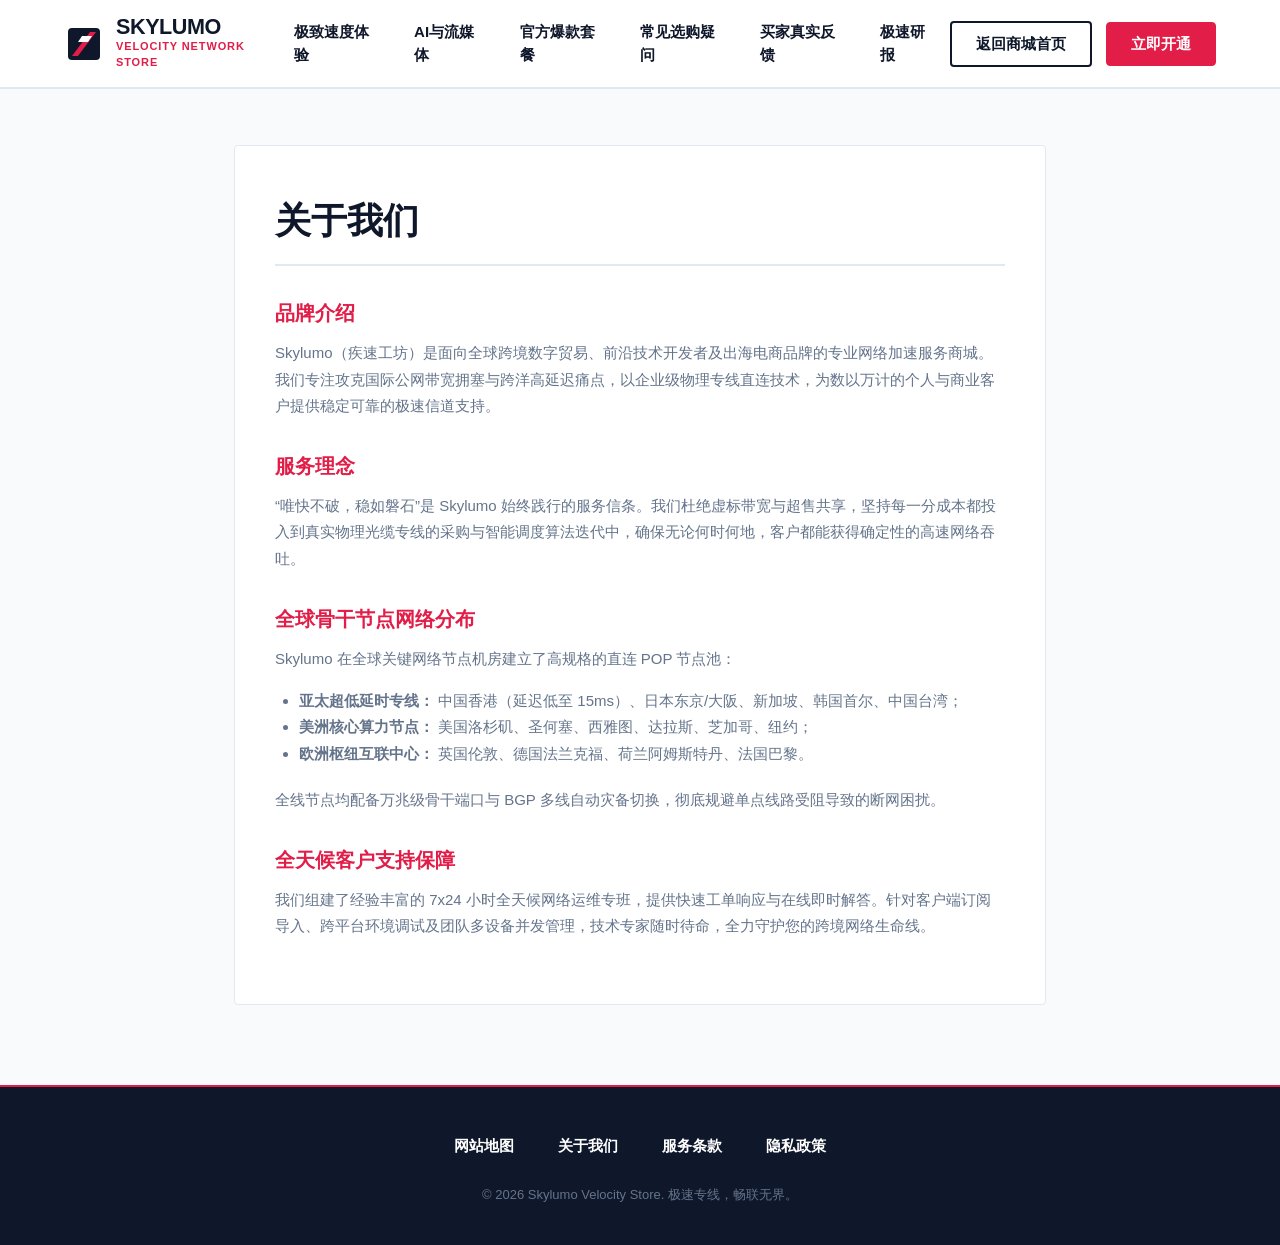
==== about.html @ 78cd2950 "feat: complete Skylumo velocity network store landing page and SEO system" ====
<!DOCTYPE html>
<html lang="zh-CN">
<head>
  <meta charset="UTF-8">
  <meta name="viewport" content="width=device-width, initial-scale=1.0">
  <title>关于我们 | Skylumo 疾速工坊</title>
  <meta name="description" content="Skylumo 官方品牌实力、极速服务理念、全球骨干节点部署与 24 小时技术保障。">
  <link rel="stylesheet" href="style.css">
</head>
<body>

  <header class="store-header">
    <div class="store-header-inner">
      <a href="index.html" class="velocity-logo-link">
        <svg class="velocity-symbol" viewBox="0 0 40 40" fill="none" xmlns="http://www.w3.org/2000/svg">
          <rect x="4" y="4" width="32" height="32" rx="4" fill="#0f172a"/>
          <path d="M8 32L26 8H32L14 32H8Z" fill="#e11d48"/>
          <polygon points="18,12 28,12 24,18 14,18" fill="#ffffff"/>
        </svg>
        <div class="velocity-text-box">
          <span class="velocity-brand-title">SKYLUMO</span>
          <span class="velocity-sub-badge">VELOCITY NETWORK STORE</span>
        </div>
      </a>
            <!-- 移动端汉堡菜单触发复选框 (零 JS 原生响应式切换) -->
      <input type="checkbox" id="mobile-nav-toggle" class="mobile-nav-toggle" aria-label="切换导航菜单">

<nav class="store-nav">
        <a href="index.html#velocity" class="store-nav-link">极致速度体验</a>
        <a href="index.html#ecosystem" class="store-nav-link">AI与流媒体</a>
        <a href="index.html#pricing" class="store-nav-link">官方爆款套餐</a>
        <a href="index.html#faq" class="store-nav-link">常见选购疑问</a>
        <a href="index.html#reviews" class="store-nav-link">买家真实反馈</a>
        <a href="velocity-reports.html" class="store-nav-link">极速研报</a>
      </nav>

      <div class="store-header-cta">
        <a href="index.html" class="btn-store btn-speed-ghost">返回商城首页</a>
        <a href="https://ww012.twilightaff.com/#/?code=A56DH1Af" target="_blank" rel="nofollow" class="btn-store btn-crimson">立即开通</a>
        <label for="mobile-nav-toggle" class="mobile-nav-btn" aria-label="切换菜单">
          <span class="hamburger-bar"></span>
          <span class="hamburger-bar"></span>
          <span class="hamburger-bar"></span>
        </label>
      </div>
      
      <!-- 移动端全景导航抽屉 (点击汉堡图标时展开) -->
      <div class="mobile-nav-drawer">
        <div class="mobile-drawer-inner">
          <a href="index.html#speed" class="mobile-drawer-link">
            <span class="drawer-link-title">极致速度体验</span>
            <span class="drawer-link-sub">万兆物理专线跨境直连</span>
          </a>
          <a href="index.html#media-ai" class="mobile-drawer-link">
            <span class="drawer-link-title">AI与流媒体</span>
            <span class="drawer-link-sub">Sora大模型与电商直播</span>
          </a>
          <a href="index.html#plans" class="mobile-drawer-link">
            <span class="drawer-link-title">官方爆款套餐</span>
            <span class="drawer-link-sub">热销年度直通车特惠</span>
          </a>
          <a href="index.html#faq" class="mobile-drawer-link">
            <span class="drawer-link-title">常见选购疑问</span>
            <span class="drawer-link-sub">客户端支持与售后保障</span>
          </a>
          <a href="index.html#reviews" class="mobile-drawer-link">
            <span class="drawer-link-title">买家真实反馈</span>
            <span class="drawer-link-sub">跨境电商与玩家好评</span>
          </a>
          <a href="velocity-reports.html" class="mobile-drawer-link">
            <span class="drawer-link-title">极速研报</span>
            <span class="drawer-link-sub">技术白皮书与硬核拆解</span>
          </a>
        </div>
      </div>
    </div></header>

  <main class="store-legal-wrapper">
    <article class="store-legal-card">
      <h1 class="store-legal-header">关于我们</h1>

      <h2 class="store-legal-topic">品牌介绍</h2>
      <p class="store-legal-text">
        Skylumo（疾速工坊）是面向全球跨境数字贸易、前沿技术开发者及出海电商品牌的专业网络加速服务商城。我们专注攻克国际公网带宽拥塞与跨洋高延迟痛点，以企业级物理专线直连技术，为数以万计的个人与商业客户提供稳定可靠的极速信道支持。
      </p>

      <h2 class="store-legal-topic">服务理念</h2>
      <p class="store-legal-text">
        “唯快不破，稳如磐石”是 Skylumo 始终践行的服务信条。我们杜绝虚标带宽与超售共享，坚持每一分成本都投入到真实物理光缆专线的采购与智能调度算法迭代中，确保无论何时何地，客户都能获得确定性的高速网络吞吐。
      </p>

      <h2 class="store-legal-topic">全球骨干节点网络分布</h2>
      <p class="store-legal-text">
        Skylumo 在全球关键网络节点机房建立了高规格的直连 POP 节点池：
      </p>
      <ul class="store-legal-bullets">
        <li><strong>亚太超低延时专线：</strong> 中国香港（延迟低至 15ms）、日本东京/大阪、新加坡、韩国首尔、中国台湾；</li>
        <li><strong>美洲核心算力节点：</strong> 美国洛杉矶、圣何塞、西雅图、达拉斯、芝加哥、纽约；</li>
        <li><strong>欧洲枢纽互联中心：</strong> 英国伦敦、德国法兰克福、荷兰阿姆斯特丹、法国巴黎。</li>
      </ul>
      <p class="store-legal-text">
        全线节点均配备万兆级骨干端口与 BGP 多线自动灾备切换，彻底规避单点线路受阻导致的断网困扰。
      </p>

      <h2 class="store-legal-topic">全天候客户支持保障</h2>
      <p class="store-legal-text">
        我们组建了经验丰富的 7x24 小时全天候网络运维专班，提供快速工单响应与在线即时解答。针对客户端订阅导入、跨平台环境调试及团队多设备并发管理，技术专家随时待命，全力守护您的跨境网络生命线。
      </p>
    </article>
  </main>

  <footer class="store-bottom-colophon">
    <div class="store-bottom-inner">
      <nav class="store-bottom-nav" aria-label="页尾导航">
        <a href="sitemap.html" class="store-bottom-link">网站地图</a>
        <a href="about.html" class="store-bottom-link">关于我们</a>
        <a href="terms.html" class="store-bottom-link">服务条款</a>
        <a href="privacy.html" class="store-bottom-link">隐私政策</a>
      </nav>
      <div class="store-copy-tag">
        © 2026 Skylumo Velocity Store. 极速专线，畅联无界。
      </div>
    </div>
  </footer>

  <script>
  // 移动端全景导航联动闭合（零框架原生高敏脚本）
  document.addEventListener('DOMContentLoaded', function() {
    var toggle = document.getElementById('mobile-nav-toggle');
    if (!toggle) return;
    document.querySelectorAll('.mobile-drawer-link, .nav-link, .editorial-nav-link, .store-nav-link').forEach(function(el) {
      el.addEventListener('click', function() {
        toggle.checked = false;
      });
    });
  });
  </script>
</body>
</html>
---- style.css ----
/* ==========================================================================
   SKYLUMO (skylum.shop) - Bold Athletic Velocity & Kinetic Commerce System
   Target Performance: <1000ms on 4G | 100% Native Pure CSS | Zero External Libs
   ========================================================================== */

:root {
  --store-bg: #f8fafc;
  --store-card: #ffffff;
  --store-dark: #0f172a;
  --store-crimson: #e11d48;
  --store-crimson-hover: #be123c;
  --store-crimson-tint: #ffe4e6;
  --store-amber: #d97706;
  --store-amber-bg: #fef3c7;
  --store-text: #0f172a;
  --store-muted: #64748b;
  --store-border: #e2e8f0;
  --store-border-bold: #cbd5e1;
  --font-store: -apple-system, BlinkMacSystemFont, "Segoe UI", Roboto, "Helvetica Neue", "PingFang SC", "Hiragino Sans GB", "Microsoft YaHei", sans-serif;
  --font-price: "DIN", -apple-system, BlinkMacSystemFont, "Segoe UI", Roboto, sans-serif;
}

*, *::before, *::after {
  box-sizing: border-box;
  margin: 0;
  padding: 0;
}

html {
  font-size: 16px;
  scroll-behavior: smooth;
  -webkit-text-size-adjust: 100%;
}

body {
  font-family: var(--font-store);
  background-color: var(--store-bg);
  color: var(--store-text);
  line-height: 1.5;
  -webkit-font-smoothing: antialiased;
}

/* 顶部热卖限时公告跑马条 */
.promo-ticker-strip {
  background-color: var(--store-dark);
  color: #ffffff;
  font-size: 0.8125rem;
  font-weight: 700;
  padding: 0.5rem 1.25rem;
  display: flex;
  justify-content: space-between;
  align-items: center;
  flex-wrap: wrap;
  gap: 0.75rem;
}

.ticker-highlight {
  background-color: var(--store-crimson);
  color: #ffffff;
  padding: 0.15rem 0.5rem;
  border-radius: 2px;
  font-size: 0.75rem;
  letter-spacing: 0.05em;
}

/* 商业极速 Header */
.store-header {
  background-color: #ffffff;
  border-bottom: 2px solid var(--store-border);
  position: sticky;
  top: 0;
  z-index: 100;
}

.store-header-inner {
  max-width: 1200px;
  margin: 0 auto;
  padding: 0.875rem 1.5rem;
  display: flex;
  justify-content: space-between;
  align-items: center;
}

/* 融合 Logo：疾速光轨切割字标 */
.velocity-logo-link {
  display: flex;
  align-items: center;
  gap: 0.75rem;
  text-decoration: none;
  color: var(--store-text);
}

.velocity-symbol {
  width: 40px;
  height: 40px;
  flex-shrink: 0;
}

.velocity-text-box {
  display: flex;
  flex-direction: column;
}

.velocity-brand-title {
  font-size: 1.35rem;
  font-weight: 900;
  letter-spacing: -0.02em;
  color: var(--store-dark);
  line-height: 1;
}

.velocity-sub-badge {
  font-size: 0.6875rem;
  font-weight: 800;
  color: var(--store-crimson);
  letter-spacing: 0.08em;
  text-transform: uppercase;
}

.store-header-cta {
  display: flex;
  align-items: center;
  gap: 0.875rem;
}

/* 极速电商按钮 */
.btn-store {
  display: inline-flex;
  align-items: center;
  justify-content: center;
  font-weight: 800;
  font-size: 0.9375rem;
  padding: 0.75rem 1.5rem;
  border-radius: 4px;
  text-decoration: none;
  transition: background-color 0.15s ease, border-color 0.15s ease;
  cursor: pointer;
  line-height: 1.2;
  white-space: nowrap;
}

.btn-crimson {
  background-color: var(--store-crimson);
  color: #ffffff;
  border: 1px solid var(--store-crimson);
}

.btn-crimson:hover {
  background-color: var(--store-crimson-hover);
  border-color: var(--store-crimson-hover);
}

.btn-speed-ghost {
  background-color: #ffffff;
  color: var(--store-dark);
  border: 2px solid var(--store-dark);
}

.btn-speed-ghost:hover {
  background-color: var(--store-dark);
  color: #ffffff;
}

/* 动能 Hero：双列急速购买展示 */
.hero-rapid-checkout {
  background: #ffffff;
  border-bottom: 1px solid var(--store-border);
  padding: 4rem 1.5rem 3.5rem;
}

.hero-rapid-container {
  max-width: 1200px;
  margin: 0 auto;
  display: grid;
  grid-template-columns: 1.15fr 0.85fr;
  gap: 3rem;
  align-items: center;
}

.hero-rapid-info {
  display: flex;
  flex-direction: column;
  gap: 1.25rem;
}

.flash-sale-badge {
  display: inline-flex;
  align-items: center;
  gap: 0.5rem;
  align-self: flex-start;
  padding: 0.35rem 0.75rem;
  background-color: var(--store-crimson-tint);
  color: var(--store-crimson);
  font-weight: 800;
  font-size: 0.75rem;
  border-radius: 4px;
  border: 1px solid #fecdd3;
  letter-spacing: 0.04em;
}

.hero-rapid-title {
  font-size: 2.875rem;
  font-weight: 900;
  line-height: 1.15;
  letter-spacing: -0.03em;
  color: var(--store-dark);
}

.hero-rapid-title span {
  color: var(--store-crimson);
}

.hero-rapid-subtitle {
  font-size: 1.125rem;
  color: var(--store-muted);
  line-height: 1.6;
  max-width: 540px;
}

.hero-rapid-actions {
  display: flex;
  align-items: center;
  gap: 1rem;
  margin-top: 0.5rem;
  flex-wrap: wrap;
}

/* Hero 右侧即购规格选择器 */
.hero-checkout-card {
  background-color: var(--store-bg);
  border: 2px solid var(--store-dark);
  border-radius: 6px;
  padding: 2rem;
  box-shadow: 6px 6px 0px var(--store-dark);
}

.checkout-card-header {
  display: flex;
  justify-content: space-between;
  align-items: center;
  margin-bottom: 1.25rem;
  padding-bottom: 0.875rem;
  border-bottom: 1px solid var(--store-border);
}

.checkout-deal-tag {
  background-color: var(--store-amber-bg);
  color: var(--store-amber);
  font-size: 0.75rem;
  font-weight: 800;
  padding: 0.25rem 0.5rem;
  border-radius: 2px;
}

.deal-price-display {
  display: flex;
  align-items: baseline;
  gap: 0.35rem;
  margin-bottom: 1.25rem;
}

.deal-main-price {
  font-size: 3rem;
  font-weight: 900;
  color: var(--store-crimson);
  font-family: var(--font-price);
  line-height: 1;
}

.deal-orig-price {
  font-size: 1.125rem;
  color: var(--store-muted);
  text-decoration: line-through;
}

.checkout-perks-list {
  display: flex;
  flex-direction: column;
  gap: 0.625rem;
  margin-bottom: 1.75rem;
}

.perk-row {
  display: flex;
  align-items: center;
  gap: 0.5rem;
  font-size: 0.875rem;
  font-weight: 600;
  color: var(--store-text);
}

.perk-dot-square {
  width: 8px;
  height: 8px;
  background-color: var(--store-crimson);
  transform: rotate(45deg);
  flex-shrink: 0;
}

/* 核心优势板块（极致速度体验 + 45° 切角几何 SVG） */
.store-section-box {
  max-width: 1200px;
  margin: 0 auto;
  padding: 4.5rem 1.5rem;
}

.store-section-header {
  margin-bottom: 3rem;
  display: flex;
  flex-direction: column;
  gap: 0.5rem;
}

.store-sec-badge {
  font-size: 0.75rem;
  font-weight: 800;
  color: var(--store-crimson);
  letter-spacing: 0.1em;
  text-transform: uppercase;
}

.store-sec-title {
  font-size: 2.25rem;
  font-weight: 900;
  letter-spacing: -0.02em;
  color: var(--store-dark);
}

.store-sec-desc {
  font-size: 1rem;
  color: var(--store-muted);
}

/* 优势货架网格 (4 张卡片) */
.velocity-features-shelf {
  display: grid;
  grid-template-columns: repeat(4, 1fr);
  gap: 1.5rem;
}

.velocity-card {
  background: var(--store-card);
  border: 1px solid var(--store-border);
  border-radius: 4px;
  padding: 2rem 1.5rem;
  display: flex;
  flex-direction: column;
  transition: border-color 0.15s ease, box-shadow 0.15s ease;
}

.velocity-card:hover {
  border-color: var(--store-crimson);
  box-shadow: 0 4px 16px rgba(225, 29, 72, 0.08);
}

.velocity-icon-cube {
  width: 48px;
  height: 48px;
  background-color: var(--store-dark);
  color: #ffffff;
  display: flex;
  align-items: center;
  justify-content: center;
  border-radius: 4px;
  margin-bottom: 1.5rem;
}

.velocity-card-name {
  font-size: 1.1875rem;
  font-weight: 800;
  color: var(--store-dark);
  margin-bottom: 0.625rem;
  line-height: 1.3;
}

.velocity-card-desc {
  font-size: 0.875rem;
  color: var(--store-muted);
  line-height: 1.6;
}

/* 流媒体与 AI 支持货架（4 张） */
.media-deck-grid {
  display: grid;
  grid-template-columns: repeat(4, 1fr);
  gap: 1.25rem;
}

.media-deck-item {
  background: #ffffff;
  border: 1px solid var(--store-border);
  border-radius: 4px;
  padding: 1.75rem 1.25rem;
}

.deck-category-pill {
  font-size: 0.6875rem;
  font-weight: 800;
  color: var(--store-crimson);
  background-color: var(--store-crimson-tint);
  padding: 0.2rem 0.5rem;
  border-radius: 2px;
  display: inline-block;
  margin-bottom: 0.75rem;
}

.deck-item-title {
  font-size: 1.0625rem;
  font-weight: 800;
  margin-bottom: 0.5rem;
  color: var(--store-dark);
}

.deck-item-text {
  font-size: 0.875rem;
  color: var(--store-muted);
  line-height: 1.5;
}

/* 爆款套餐定价对比（必须 3 档） */
.pricing-shelf-bg {
  background-color: #ffffff;
  border-top: 1px solid var(--store-border);
  border-bottom: 1px solid var(--store-border);
}

.tier-shelf-grid {
  display: grid;
  grid-template-columns: repeat(3, 1fr);
  gap: 1.5rem;
  align-items: stretch;
}

.shelf-plan-card {
  background-color: var(--store-bg);
  border: 1px solid var(--store-border);
  border-radius: 6px;
  padding: 2.25rem 1.75rem;
  display: flex;
  flex-direction: column;
  position: relative;
}

.shelf-plan-card.hot-seller {
  background-color: #ffffff;
  border: 2px solid var(--store-crimson);
  box-shadow: 0 8px 24px rgba(225, 29, 72, 0.12);
}

.hot-seller-ribbon {
  position: absolute;
  top: -12px;
  right: 1.5rem;
  background-color: var(--store-crimson);
  color: #ffffff;
  font-size: 0.75rem;
  font-weight: 900;
  padding: 0.25rem 0.75rem;
  border-radius: 3px;
  letter-spacing: 0.05em;
}

.plan-title-bold {
  font-size: 1.35rem;
  font-weight: 900;
  margin-bottom: 0.35rem;
  color: var(--store-dark);
}

.plan-slogan-muted {
  font-size: 0.875rem;
  color: var(--store-muted);
  min-height: 2.5rem;
  margin-bottom: 1.25rem;
}

.plan-price-block {
  display: flex;
  align-items: baseline;
  gap: 0.25rem;
  margin-bottom: 1.5rem;
}

.plan-currency-sign {
  font-size: 1.25rem;
  font-weight: 900;
  color: var(--store-dark);
}

.plan-figure-large {
  font-size: 2.75rem;
  font-weight: 900;
  font-family: var(--font-price);
  color: var(--store-dark);
  line-height: 1;
}

.plan-figure-large.red-highlight {
  color: var(--store-crimson);
}

.plan-period-text {
  font-size: 0.875rem;
  color: var(--store-muted);
  font-weight: 600;
}

.plan-specs-group {
  list-style: none;
  margin-bottom: 2rem;
  flex-grow: 1;
  display: flex;
  flex-direction: column;
  gap: 0.75rem;
}

.plan-spec-line {
  font-size: 0.875rem;
  font-weight: 600;
  color: var(--store-text);
  display: flex;
  align-items: center;
  gap: 0.625rem;
}

.spec-check-mark {
  width: 14px;
  height: 14px;
  background-color: var(--store-crimson);
  clip-path: polygon(0 0, 100% 0, 100% 100%, 0 100%);
  border-radius: 2px;
  flex-shrink: 0;
}

/* FAQ 常见疑问 */
.faq-drawer-grid {
  display: grid;
  grid-template-columns: repeat(2, 1fr);
  gap: 1.5rem;
}

.faq-drawer-tile {
  background: #ffffff;
  border: 1px solid var(--store-border);
  border-radius: 4px;
  padding: 1.75rem;
}

.faq-drawer-q {
  font-size: 1.0625rem;
  font-weight: 800;
  color: var(--store-dark);
  margin-bottom: 0.75rem;
}

.faq-drawer-a {
  font-size: 0.9375rem;
  color: var(--store-muted);
  line-height: 1.6;
}

/* 买家真实认证评价 (4 项) */
.buyer-proof-shelf {
  display: grid;
  grid-template-columns: repeat(4, 1fr);
  gap: 1.25rem;
}

.buyer-review-box {
  background: #ffffff;
  border: 1px solid var(--store-border);
  border-radius: 4px;
  padding: 1.5rem;
  display: flex;
  flex-direction: column;
  justify-content: space-between;
}

.buyer-stars-row {
  display: flex;
  gap: 2px;
  margin-bottom: 0.75rem;
}

.star-solid {
  width: 14px;
  height: 14px;
  fill: #f59e0b;
}

.buyer-comment {
  font-size: 0.875rem;
  color: var(--store-text);
  line-height: 1.6;
  margin-bottom: 1.25rem;
}

.buyer-profile-row {
  border-top: 1px solid var(--store-border);
  padding-top: 0.75rem;
  display: flex;
  justify-content: space-between;
  align-items: center;
}

.buyer-handle {
  font-size: 0.8125rem;
  font-weight: 800;
  color: var(--store-dark);
}

.verified-buyer-tag {
  font-size: 0.6875rem;
  font-weight: 700;
  color: #15803d;
  background-color: #dcfce7;
  padding: 0.15rem 0.4rem;
  border-radius: 2px;
}

/* 官方底部：仅展示 4 个标题，各独立页面 */
.store-bottom-colophon {
  background-color: var(--store-dark);
  color: #94a3b8;
  padding: 3rem 1.5rem 2.5rem;
  border-top: 2px solid var(--store-crimson);
}

.store-bottom-inner {
  max-width: 1200px;
  margin: 0 auto;
  display: flex;
  flex-direction: column;
  align-items: center;
  gap: 1.75rem;
}

.store-bottom-nav {
  display: flex;
  justify-content: center;
  align-items: center;
  gap: 2.75rem;
  flex-wrap: wrap;
}

.store-bottom-link {
  color: #ffffff;
  text-decoration: none;
  font-size: 0.9375rem;
  font-weight: 700;
  transition: color 0.15s ease;
}

.store-bottom-link:hover {
  color: var(--store-crimson);
}

.store-copy-tag {
  font-size: 0.8125rem;
  color: #64748b;
}

/* 独立内容页基础框架（关于我们/条款/隐私/地图） */
.store-legal-wrapper {
  max-width: 860px;
  margin: 3.5rem auto 5rem;
  padding: 0 1.5rem;
}

.store-legal-card {
  background: #ffffff;
  border: 1px solid var(--store-border);
  padding: 3rem 2.5rem;
  border-radius: 4px;
}

.store-legal-header {
  font-size: 2.25rem;
  font-weight: 900;
  color: var(--store-dark);
  margin-bottom: 1.5rem;
  padding-bottom: 1rem;
  border-bottom: 2px solid var(--store-border);
}

.store-legal-topic {
  font-size: 1.25rem;
  font-weight: 800;
  margin-top: 2rem;
  margin-bottom: 0.75rem;
  color: var(--store-crimson);
}

.store-legal-text {
  font-size: 0.9375rem;
  color: var(--store-muted);
  line-height: 1.75;
  margin-bottom: 1rem;
}

.store-legal-bullets {
  padding-left: 1.5rem;
  margin-bottom: 1.25rem;
  color: var(--store-muted);
  font-size: 0.9375rem;
  line-height: 1.75;
}

/* ==========================================================================
   响应式媒体查询（移动端单列极速适配与手指轻触优化）
   ========================================================================== */
@media (max-width: 992px) {
  .store-header-inner {
    display: flex;
    flex-wrap: wrap;
    justify-content: space-between;
    align-items: center;
    padding: 0.625rem 1rem 0.5rem;
    gap: 0.5rem;
  }
  .velocity-logo-link {
    flex-shrink: 0;
  }
  .store-header-cta {
    display: flex;
    align-items: center;
    gap: 0.5rem;
    flex-shrink: 0;
  }
  .store-header-cta .btn-store {
    width: auto !important;
    min-height: 36px !important;
    padding: 0.4rem 0.85rem !important;
    font-size: 0.8125rem !important;
    white-space: nowrap;
  }
  .store-nav {
    order: 3;
    width: 100%;
    display: flex !important;
    align-items: center;
    gap: 0.4rem;
    overflow-x: auto !important;
    overflow-y: hidden;
    white-space: nowrap !important;
    -webkit-overflow-scrolling: touch;
    scrollbar-width: none;
    margin-top: 0.25rem;
    padding: 0.35rem 0.25rem 0.35rem 0;
    border-top: 1px solid var(--store-border);
  }
  .store-nav::-webkit-scrollbar {
    display: none;
  }
  .store-nav-link {
    flex-shrink: 0 !important;
    display: inline-flex !important;
    align-items: center;
    font-size: 0.8125rem !important;
    font-weight: 800;
    padding: 0.4rem 0.75rem !important;
    border-radius: 4px;
    background: #f8fafc;
    border: 1px solid #e2e8f0;
    color: #0f172a;
    text-decoration: none;
    line-height: 1.2;
  }
  .store-nav-link:hover, .store-nav-link:focus, .store-nav-link.active {
    background: #fff1f2;
    color: #e11d48;
    border-color: #fecdd3;
  }
  .hero-rapid-container {
    grid-template-columns: 1fr;
    gap: 2.5rem;
  }
  .velocity-features-shelf {
    grid-template-columns: repeat(2, 1fr);
  }
  .media-deck-grid {
    grid-template-columns: repeat(2, 1fr);
  }
  .tier-shelf-grid {
    grid-template-columns: 1fr;
  }
  .buyer-proof-shelf {
    grid-template-columns: repeat(2, 1fr);
  }
}

@media (max-width: 640px) {
  .hero-rapid-title {
    font-size: 2rem;
  }
  .hero-rapid-actions {
    flex-direction: column;
    width: 100%;
  }
  .hero-rapid-actions .btn-store {
    width: 100%;
    min-height: 48px;
  }
  .velocity-features-shelf {
    grid-template-columns: 1fr;
  }
  .media-deck-grid {
    grid-template-columns: 1fr;
  }
  .faq-drawer-grid {
    grid-template-columns: 1fr;
  }
  .buyer-proof-shelf {
    grid-template-columns: 1fr;
  }
  .store-bottom-nav {
    flex-direction: column;
    gap: 1.25rem;
  }
  .store-legal-card {
    padding: 2rem 1.25rem;
  }
}

/* ==========================================================================
   全局超链接色彩与极速研报排版扩展 (Bold Velocity Commerce)
   显著区分普通文本、匹配竞速绯红、访问前后一致、非默认蓝紫
   ========================================================================== */
a, a:link, a:visited {
  color: #e11d48;
  text-decoration: none;
  transition: color 0.15s ease;
}

a:hover, a:focus {
  color: #be123c;
  text-decoration: underline;
}

/* 导航链接重置 */
.store-nav-link, .store-nav-link:link, .store-nav-link:visited {
  font-size: 0.9375rem;
  font-weight: 800;
  color: var(--store-dark);
  padding: 0.45rem 0.875rem;
  border-radius: 4px;
  display: inline-block;
}

.store-nav-link:hover, .store-nav-link:focus, .store-nav-link.active {
  color: var(--store-crimson);
  background-color: var(--store-crimson-tint);
  text-decoration: none;
}

.store-nav {
  display: flex;
  align-items: center;
  gap: 0.5rem;
}

.btn-store, .btn-store:link, .btn-store:visited {
  text-decoration: none !important;
}

.btn-crimson, .btn-crimson:link, .btn-crimson:visited {
  color: #ffffff !important;
}

.btn-speed-ghost, .btn-speed-ghost:link, .btn-speed-ghost:visited {
  color: var(--store-dark) !important;
}
.btn-speed-ghost:hover {
  color: #ffffff !important;
}

.store-bottom-link, .store-bottom-link:link, .store-bottom-link:visited {
  color: #ffffff;
}
.store-bottom-link:hover {
  color: var(--store-crimson);
  text-decoration: none;
}

/* 极速研报大厅 */
.velocity-hub-banner {
  background: #ffffff;
  padding: 4rem 1.5rem 3rem;
  border-bottom: 2px solid var(--store-border);
  text-align: center;
}

.velocity-hub-title {
  font-size: 2.5rem;
  font-weight: 900;
  color: var(--store-dark);
  letter-spacing: -0.02em;
  margin-bottom: 0.75rem;
}

.velocity-hub-sub {
  font-size: 1.0625rem;
  color: var(--store-muted);
  max-width: 680px;
  margin: 0 auto;
}

.velocity-reports-grid {
  display: grid;
  grid-template-columns: repeat(2, 1fr);
  gap: 1.75rem;
  max-width: 1200px;
  margin: 3.5rem auto 5rem;
  padding: 0 1.5rem;
}

.report-item-card {
  background: #ffffff;
  border: 1px solid var(--store-border);
  border-radius: 6px;
  padding: 2.25rem 2rem;
  display: flex;
  flex-direction: column;
  justify-content: space-between;
  box-shadow: 0 2px 8px rgba(15, 23, 42, 0.04);
  transition: border-color 0.15s ease, transform 0.15s ease;
}

.report-item-card:hover {
  border-color: var(--store-crimson);
  transform: translateY(-2px);
  box-shadow: 0 6px 20px rgba(225, 29, 72, 0.08);
}

.report-chip {
  font-size: 0.75rem;
  font-weight: 800;
  color: var(--store-crimson);
  background-color: var(--store-crimson-tint);
  padding: 0.25rem 0.625rem;
  border-radius: 3px;
  align-self: flex-start;
  margin-bottom: 1rem;
}

.report-title {
  font-size: 1.25rem;
  font-weight: 900;
  color: var(--store-dark);
  line-height: 1.4;
  margin-bottom: 0.75rem;
}

.report-title a, .report-title a:visited {
  color: var(--store-dark);
}

.report-title a:hover {
  color: var(--store-crimson);
  text-decoration: none;
}

.report-excerpt {
  font-size: 0.9375rem;
  color: var(--store-muted);
  line-height: 1.65;
  margin-bottom: 1.5rem;
  flex-grow: 1;
}

.report-card-footer {
  border-top: 1px solid var(--store-border);
  padding-top: 0.875rem;
  display: flex;
  justify-content: space-between;
  align-items: center;
  font-size: 0.8125rem;
  color: var(--store-muted);
}

/* 研报详情页排版 */
.report-paper-container {
  max-width: 860px;
  margin: 3.5rem auto 5rem;
  padding: 0 1.5rem;
}

.report-breadcrumbs {
  font-size: 0.875rem;
  color: var(--store-muted);
  margin-bottom: 1.5rem;
}

.report-breadcrumbs a, .report-breadcrumbs a:visited {
  color: var(--store-muted);
}

.report-breadcrumbs a:hover {
  color: var(--store-crimson);
}

.report-main-paper {
  background: #ffffff;
  border: 1px solid var(--store-border);
  border-radius: 6px;
  padding: 3.5rem 3rem;
}

.report-heading-large {
  font-size: 2.25rem;
  font-weight: 900;
  color: var(--store-dark);
  line-height: 1.25;
  letter-spacing: -0.02em;
  margin-bottom: 1.25rem;
}

.report-meta-row {
  display: flex;
  align-items: center;
  gap: 1.25rem;
  font-size: 0.8125rem;
  color: var(--store-muted);
  padding-bottom: 1.5rem;
  border-bottom: 1px solid var(--store-border);
  margin-bottom: 2.25rem;
  flex-wrap: wrap;
}

.report-body h2 {
  font-size: 1.5rem;
  font-weight: 900;
  color: var(--store-dark);
  margin-top: 2.5rem;
  margin-bottom: 1rem;
  padding-bottom: 0.5rem;
  border-bottom: 2px solid var(--store-border);
}

.report-body h3 {
  font-size: 1.1875rem;
  font-weight: 800;
  color: var(--store-crimson);
  margin-top: 1.75rem;
  margin-bottom: 0.75rem;
}

.report-body p {
  font-size: 1rem;
  color: #334155;
  line-height: 1.85;
  margin-bottom: 1.25rem;
}

.report-body ul, .report-body ol {
  padding-left: 1.75rem;
  margin-bottom: 1.25rem;
  color: #334155;
  line-height: 1.85;
}

.report-body li {
  margin-bottom: 0.5rem;
}

.report-body strong {
  color: var(--store-dark);
  font-weight: 800;
}

.report-tip-box {
  background: var(--store-bg);
  border-left: 4px solid var(--store-crimson);
  padding: 1.25rem 1.5rem;
  margin: 2rem 0;
  border-radius: 0 4px 4px 0;
}

.report-tip-title {
  font-weight: 900;
  color: var(--store-dark);
  margin-bottom: 0.35rem;
}

/* ==========================================================================
   移动端全景导航系统 (Mobile Navigation Drawer & Hamburger Toggle)
   零依赖纯 CSS 实现 | 100% 响应式触控友好
   ========================================================================== */
.mobile-nav-toggle {
  display: none !important;
}

.mobile-nav-btn {
  display: none !important;
}

.mobile-nav-drawer {
  display: none !important;
}

@media (max-width: 900px) {
  .velocity-symbol {
    width: 32px !important;
    height: 32px !important;
  }
  .velocity-brand-title {
    font-size: 1.15rem !important;
  }
  .velocity-sub-badge {
    font-size: 0.5625rem !important;
    letter-spacing: 0.06em !important;
  }
  .store-header-inner {
    padding: 0.5rem 0.75rem 0.4rem !important;
    gap: 0.35rem !important;
  }
  .store-header-cta {
    gap: 0.35rem !important;
  }
  .store-header-cta .btn-store {
    padding: 0.35rem 0.65rem !important;
    font-size: 0.8125rem !important;
  }

  html {
    scroll-padding-top: 110px;
  }

  .store-header-inner {
    position: relative;
    display: flex;
    flex-wrap: wrap;
    justify-content: space-between;
    align-items: center;
    padding: 0.625rem 1rem 0.5rem;
    gap: 0.5rem;
  }

  .store-header-cta {
    display: flex;
    align-items: center;
    gap: 0.5rem;
    flex-shrink: 0;
  }

  /* 汉堡按钮设计 */
  .mobile-nav-btn {
    display: inline-flex !important;
    flex-direction: column;
    justify-content: center;
    align-items: center;
    width: 36px;
    height: 36px;
    border-radius: 4px;
    background: #f8fafc;
    border: 1px solid #e2e8f0;
    cursor: pointer;
    gap: 4px;
    padding: 6px;
    flex-shrink: 0;
    transition: background-color 0.15s ease, border-color 0.15s ease;
    user-select: none;
    -webkit-tap-highlight-color: transparent;
  }

  .mobile-nav-btn:hover, .mobile-nav-btn:active {
    background: #ffffff;
    border-color: #e11d48;
  }

  .hamburger-bar {
    display: block;
    width: 18px;
    height: 2px;
    background-color: #0f172a;
    border-radius: 1px;
    transition: transform 0.2s ease, opacity 0.2s ease;
  }

  /* 汉堡按钮变换为关闭 ✕ 状态 */
  .mobile-nav-toggle:checked ~ .store-header-cta .mobile-nav-btn .hamburger-bar:nth-child(1) {
    transform: translateY(6px) rotate(45deg);
  }
  .mobile-nav-toggle:checked ~ .store-header-cta .mobile-nav-btn .hamburger-bar:nth-child(2) {
    opacity: 0;
  }
  .mobile-nav-toggle:checked ~ .store-header-cta .mobile-nav-btn .hamburger-bar:nth-child(3) {
    transform: translateY(-6px) rotate(-45deg);
  }

  /* 快速导航胶囊横条 (Row 2) 保持 100% 可见与触摸滚动 */
  .store-nav {
    order: 3;
    width: 100%;
    display: flex !important;
    align-items: center;
    gap: 0.4rem;
    overflow-x: auto !important;
    overflow-y: hidden;
    white-space: nowrap !important;
    -webkit-overflow-scrolling: touch;
    scrollbar-width: none;
    margin-top: 0.25rem;
    padding: 0.35rem 0.25rem 0.35rem 0;
    border-top: 1px solid #e2e8f0;
  }

  .store-nav::-webkit-scrollbar {
    display: none;
  }

  .store-nav-link {
    flex-shrink: 0 !important;
    display: inline-flex !important;
    align-items: center;
    font-size: 0.8125rem !important;
    font-weight: 600;
    padding: 0.4rem 0.75rem !important;
    line-height: 1.2;
  }

  /* 展开式全景导航抽屉 (Row 4) */
  .mobile-nav-drawer {
    display: none !important;
    order: 4;
    width: 100%;
    background: #ffffff;
    border-top: 1px solid #e2e8f0;
    padding: 0.75rem 0 0.5rem;
    animation: drawerFadeIn 0.2s ease forwards;
  }

  .mobile-nav-toggle:checked ~ .mobile-nav-drawer {
    display: block !important;
  }

  @keyframes drawerFadeIn {
    from { opacity: 0; transform: translateY(-8px); }
    to { opacity: 1; transform: translateY(0); }
  }

  .mobile-drawer-inner {
    display: grid;
    grid-template-columns: 1fr;
    gap: 0.5rem;
  }

  .mobile-drawer-link {
    display: flex;
    flex-direction: column;
    padding: 0.75rem 1rem;
    background: #f8fafc;
    border: 1px solid #e2e8f0;
    border-radius: 4px;
    text-decoration: none !important;
    transition: background-color 0.15s ease, border-color 0.15s ease;
  }

  .mobile-drawer-link:hover, .mobile-drawer-link:active {
    background: #ffffff;
    border-color: #e11d48;
  }

  .drawer-link-title {
    font-family: var(--font-sans);
    font-size: 0.9375rem;
    font-weight: 700;
    color: #0f172a;
    line-height: 1.3;
  }

  .drawer-link-sub {
    font-size: 0.75rem;
    color: #64748b;
    margin-top: 0.2rem;
  }
}
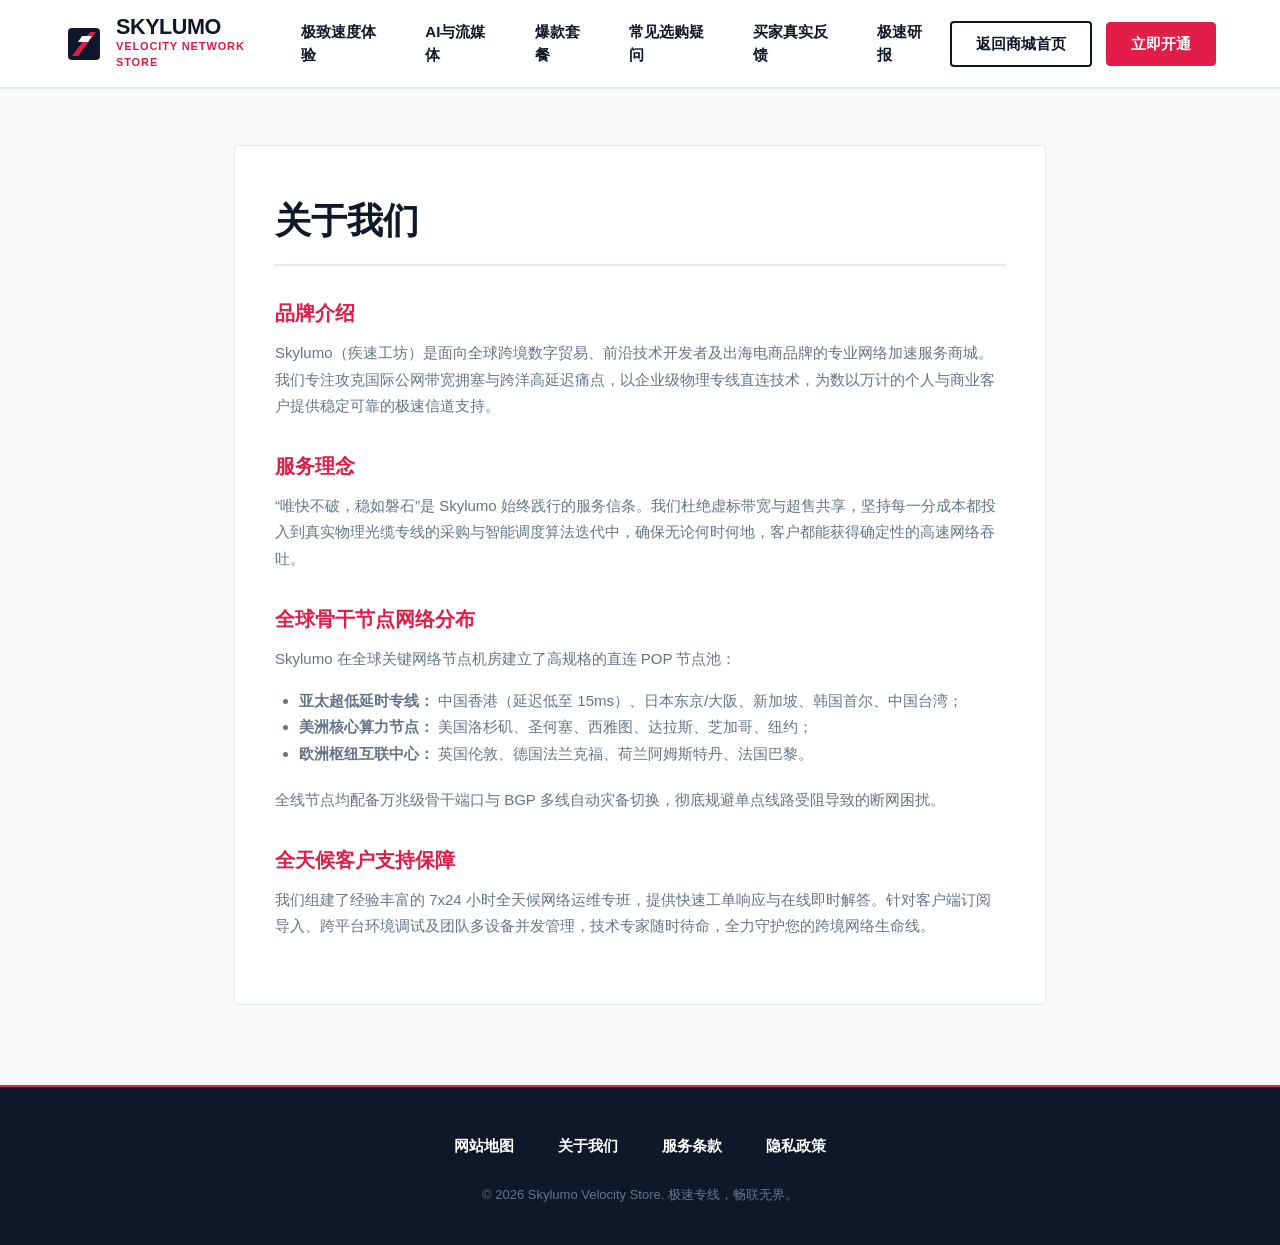
==== commit 502afdbe: "revert: restore original layout and structure prior to pricing changes while keeping bespoke hero in" ====
--- a/about.html
+++ b/about.html
@@ -4,7 +4,7 @@
   <meta charset="UTF-8">
   <meta name="viewport" content="width=device-width, initial-scale=1.0">
   <title>关于我们 | Skylumo 疾速工坊</title>
-  <meta name="description" content="Skylumo 官方品牌实力、极速服务理念、全球骨干节点部署与 24 小时技术保障。">
+  <meta name="description" content="Skylumo 品牌实力、极速服务理念、全球骨干节点部署与 24 小时技术保障。">
   <link rel="stylesheet" href="style.css">
 </head>
 <body>
@@ -28,7 +28,7 @@
 <nav class="store-nav">
         <a href="index.html#velocity" class="store-nav-link">极致速度体验</a>
         <a href="index.html#ecosystem" class="store-nav-link">AI与流媒体</a>
-        <a href="index.html#pricing" class="store-nav-link">官方爆款套餐</a>
+        <a href="index.html#pricing" class="store-nav-link">爆款套餐</a>
         <a href="index.html#faq" class="store-nav-link">常见选购疑问</a>
         <a href="index.html#reviews" class="store-nav-link">买家真实反馈</a>
         <a href="velocity-reports.html" class="store-nav-link">极速研报</a>
@@ -56,7 +56,7 @@
             <span class="drawer-link-sub">Sora大模型与电商直播</span>
           </a>
           <a href="index.html#plans" class="mobile-drawer-link">
-            <span class="drawer-link-title">官方爆款套餐</span>
+            <span class="drawer-link-title">爆款套餐</span>
             <span class="drawer-link-sub">热销年度直通车特惠</span>
           </a>
           <a href="index.html#faq" class="mobile-drawer-link">
